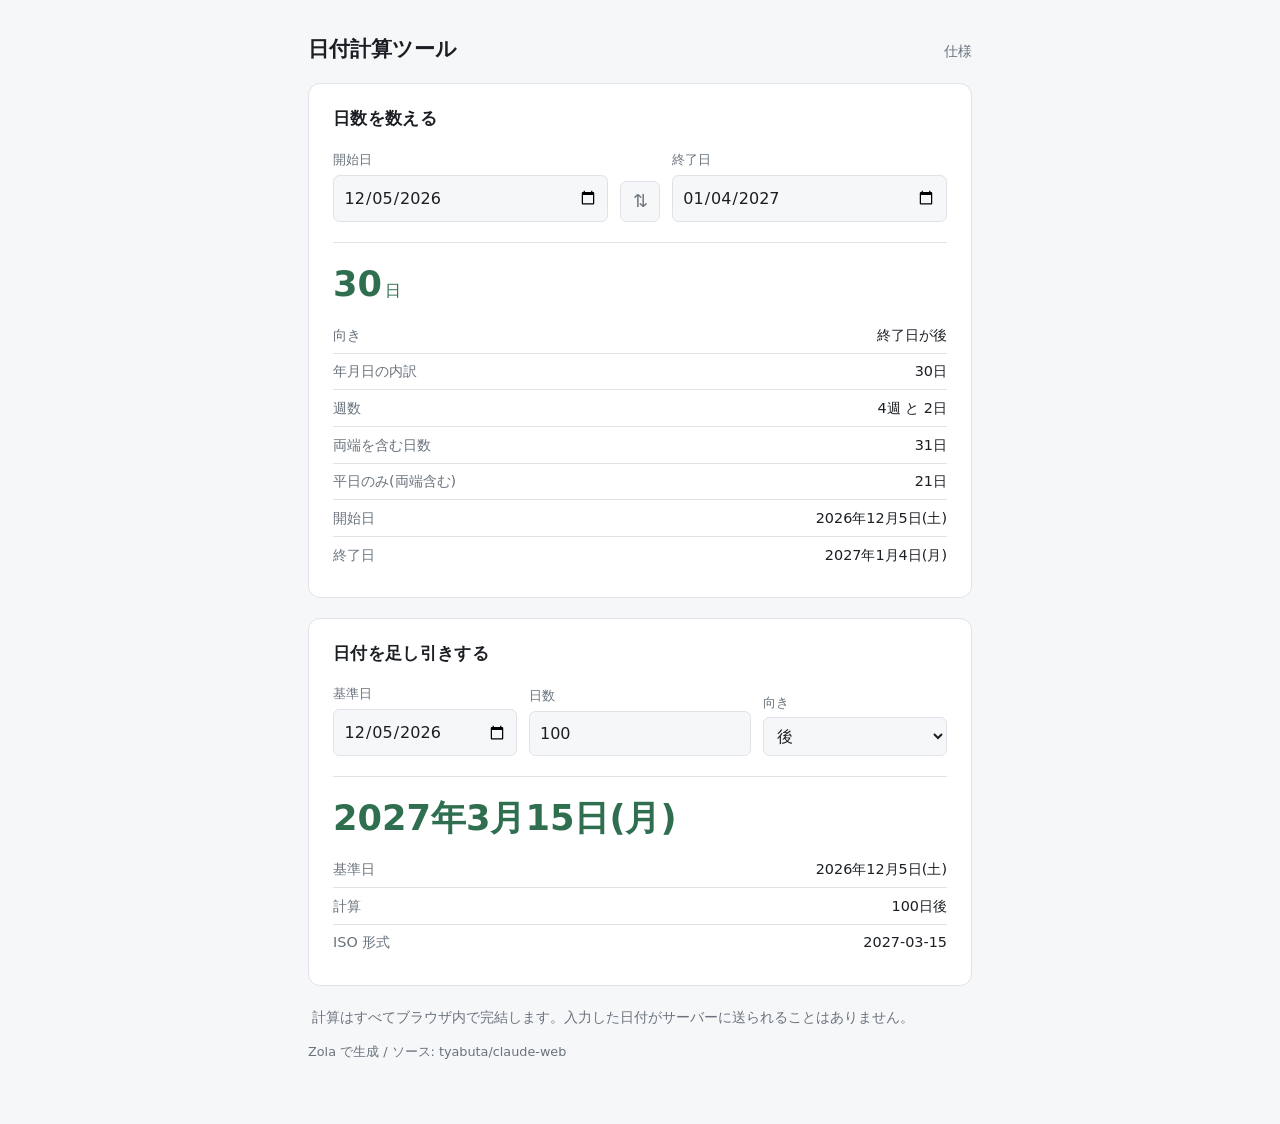
==== index.html @ ae9dbe24 "Deploy site from source f8915fb" ====
<!doctype html>
<html lang="ja">
  <head>
    <meta charset="utf-8" />
    <meta name="viewport" content="width=device-width, initial-scale=1" />
    <title>日付計算ツール</title>
    <meta name="description" content="2つの日付の差分日数と、日付の加減算をブラウザ上で計算します。" />
    <link rel="stylesheet" href="https://tyabuta.github.io/date-calc/style.css?h=6fac83dc08e374c64b4c" />
  </head>
  <body>
    <header class="site-header">
      <a class="site-title" href="https://tyabuta.github.io/date-calc/">日付計算ツール</a>
      <nav>
        <a href="https://tyabuta.github.io/date-calc/about/">仕様</a>
      </nav>
    </header>

    <main>
<section class="card">
  <h2>日数を数える</h2>
  <div class="fields">
    <label>
      開始日
      <input type="date" id="diff-from" />
    </label>
    <button type="button" class="swap" id="diff-swap" title="開始日と終了日を入れ替える">⇅</button>
    <label>
      終了日
      <input type="date" id="diff-to" />
    </label>
  </div>

  <output id="diff-result" class="result" aria-live="polite"></output>
</section>

<section class="card">
  <h2>日付を足し引きする</h2>
  <div class="fields">
    <label>
      基準日
      <input type="date" id="add-base" />
    </label>
    <label>
      日数
      <input type="number" id="add-days" value="100" step="1" />
    </label>
    <label>
      向き
      <select id="add-dir">
        <option value="1">後</option>
        <option value="-1">前</option>
      </select>
    </label>
  </div>

  <output id="add-result" class="result" aria-live="polite"></output>
</section>

<div class="note"><p>計算はすべてブラウザ内で完結します。入力した日付がサーバーに送られることはありません。</p>
</div>
</main>

    <footer class="site-footer">
      <p>Zola で生成 / ソース: tyabuta&#x2F;claude-web</p>
    </footer>

    
<script type="module" src="https://tyabuta.github.io/date-calc/app.js?h=487e5e39f8e8ca91e175"></script>

  </body>
</html>
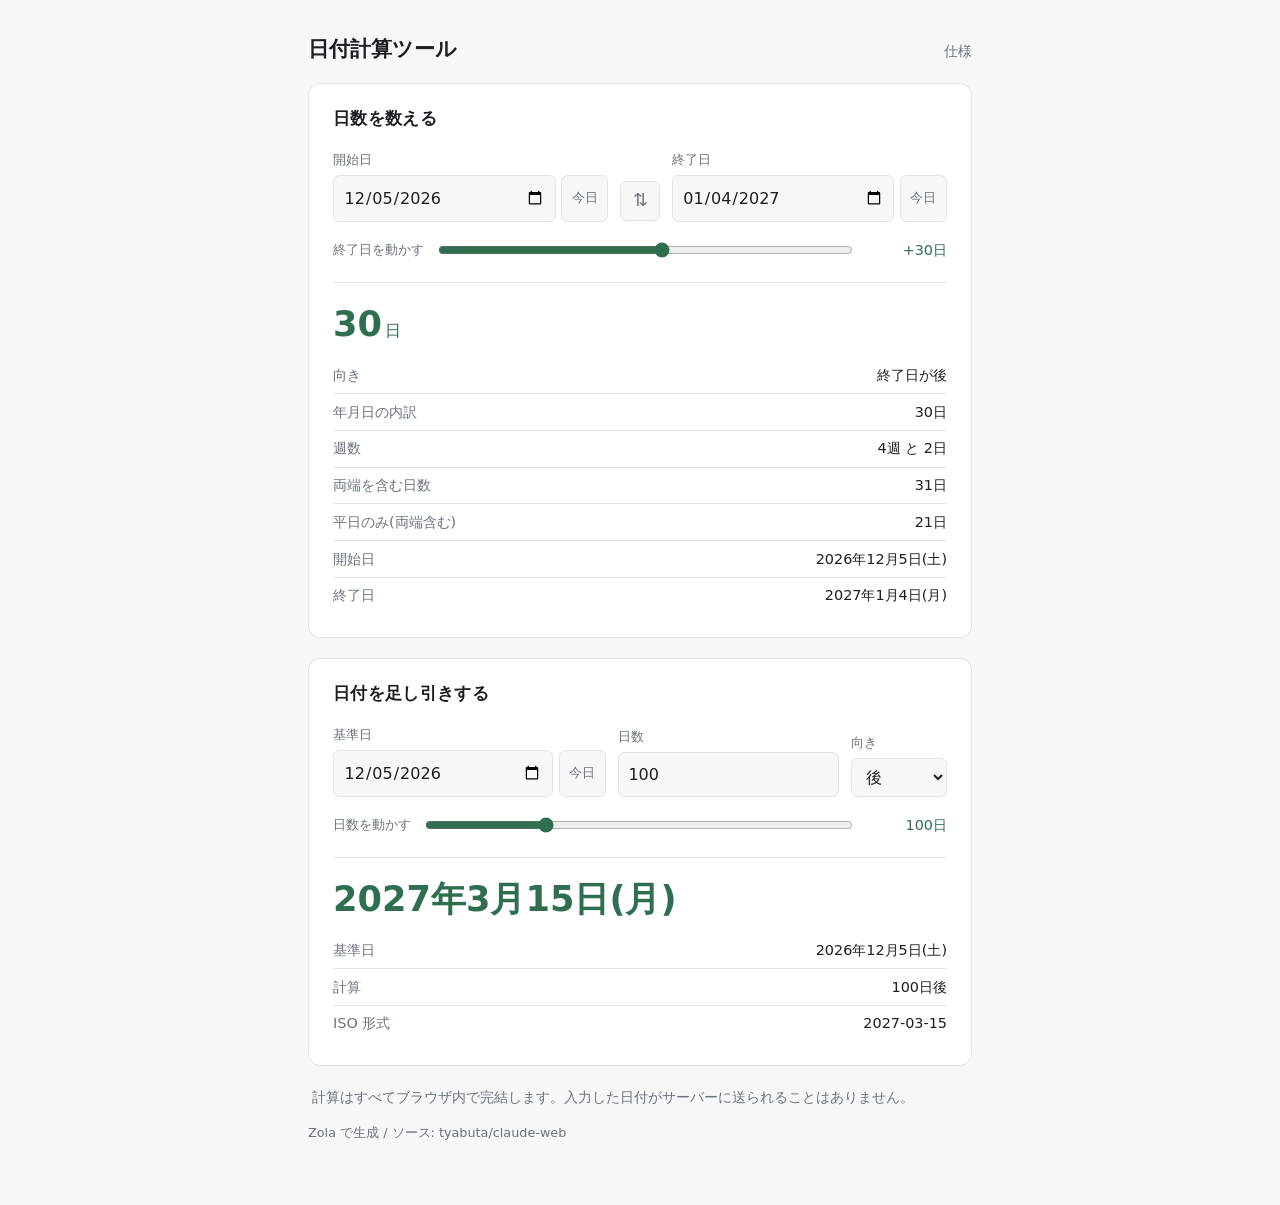
==== commit 9e325bb1: "Deploy site from source 88b0e7e" ====
--- a/index.html
+++ b/index.html
@@ -5,7 +5,7 @@
     <meta name="viewport" content="width=device-width, initial-scale=1" />
     <title>日付計算ツール</title>
     <meta name="description" content="2つの日付の差分日数と、日付の加減算をブラウザ上で計算します。" />
-    <link rel="stylesheet" href="https://tyabuta.github.io/date-calc/style.css?h=6fac83dc08e374c64b4c" />
+    <link rel="stylesheet" href="https://tyabuta.github.io/date-calc/style.css?h=b46ae50f681da9a2d922" />
   </head>
   <body>
     <header class="site-header">
@@ -19,15 +19,27 @@
 <section class="card">
   <h2>日数を数える</h2>
   <div class="fields">
-    <label>
-      開始日
-      <input type="date" id="diff-from" />
-    </label>
+    <div class="field">
+      <label for="diff-from">開始日</label>
+      <div class="input-row">
+        <input type="date" id="diff-from" />
+        <button type="button" class="today" data-target="diff-from" title="今日にする">今日</button>
+      </div>
+    </div>
     <button type="button" class="swap" id="diff-swap" title="開始日と終了日を入れ替える">⇅</button>
-    <label>
-      終了日
-      <input type="date" id="diff-to" />
-    </label>
+    <div class="field">
+      <label for="diff-to">終了日</label>
+      <div class="input-row">
+        <input type="date" id="diff-to" />
+        <button type="button" class="today" data-target="diff-to" title="今日にする">今日</button>
+      </div>
+    </div>
+  </div>
+
+  <div class="slider">
+    <label for="diff-slider">終了日を動かす</label>
+    <input type="range" id="diff-slider" step="1" />
+    <output id="diff-offset" for="diff-slider"></output>
   </div>
 
   <output id="diff-result" class="result" aria-live="polite"></output>
@@ -36,21 +48,30 @@
 <section class="card">
   <h2>日付を足し引きする</h2>
   <div class="fields">
-    <label>
-      基準日
-      <input type="date" id="add-base" />
-    </label>
-    <label>
-      日数
-      <input type="number" id="add-days" value="100" step="1" />
-    </label>
-    <label>
-      向き
+    <div class="field">
+      <label for="add-base">基準日</label>
+      <div class="input-row">
+        <input type="date" id="add-base" />
+        <button type="button" class="today" data-target="add-base" title="今日にする">今日</button>
+      </div>
+    </div>
+    <div class="field narrow">
+      <label for="add-days">日数</label>
+      <input type="number" id="add-days" value="100" step="1" min="0" />
+    </div>
+    <div class="field narrow">
+      <label for="add-dir">向き</label>
       <select id="add-dir">
         <option value="1">後</option>
         <option value="-1">前</option>
       </select>
-    </label>
+    </div>
+  </div>
+
+  <div class="slider">
+    <label for="add-slider">日数を動かす</label>
+    <input type="range" id="add-slider" min="0" step="1" />
+    <output id="add-amount" for="add-slider"></output>
   </div>
 
   <output id="add-result" class="result" aria-live="polite"></output>
@@ -65,7 +86,7 @@
     </footer>
 
     
-<script type="module" src="https://tyabuta.github.io/date-calc/app.js?h=487e5e39f8e8ca91e175"></script>
+<script type="module" src="https://tyabuta.github.io/date-calc/app.js?h=0117a66a07060ea5ee5d"></script>
 
   </body>
 </html>
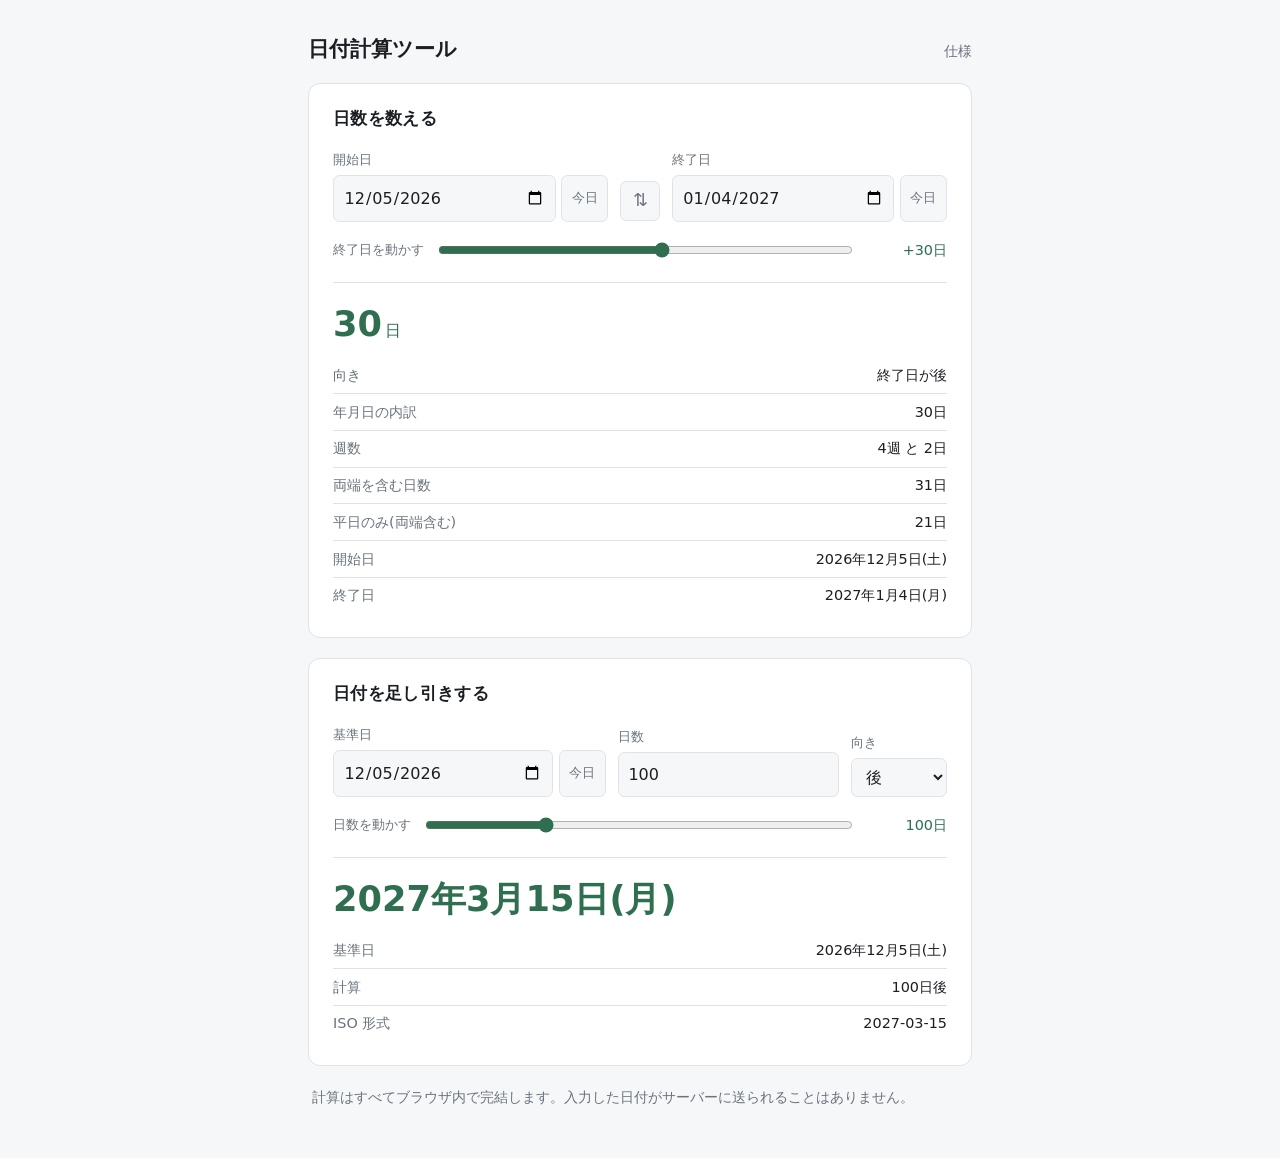
==== commit a78bcb12: "Deploy site from source 8eccbe1" ====
--- a/index.html
+++ b/index.html
@@ -5,7 +5,7 @@
     <meta name="viewport" content="width=device-width, initial-scale=1" />
     <title>日付計算ツール</title>
     <meta name="description" content="2つの日付の差分日数と、日付の加減算をブラウザ上で計算します。" />
-    <link rel="stylesheet" href="https://tyabuta.github.io/date-calc/style.css?h=b46ae50f681da9a2d922" />
+    <link rel="stylesheet" href="https://tyabuta.github.io/date-calc/style.css?h=4d6645b72f13b25f26c0" />
   </head>
   <body>
     <header class="site-header">
@@ -81,10 +81,6 @@
 </div>
 </main>
 
-    <footer class="site-footer">
-      <p>Zola で生成 / ソース: tyabuta&#x2F;claude-web</p>
-    </footer>
-
     
 <script type="module" src="https://tyabuta.github.io/date-calc/app.js?h=0117a66a07060ea5ee5d"></script>
 
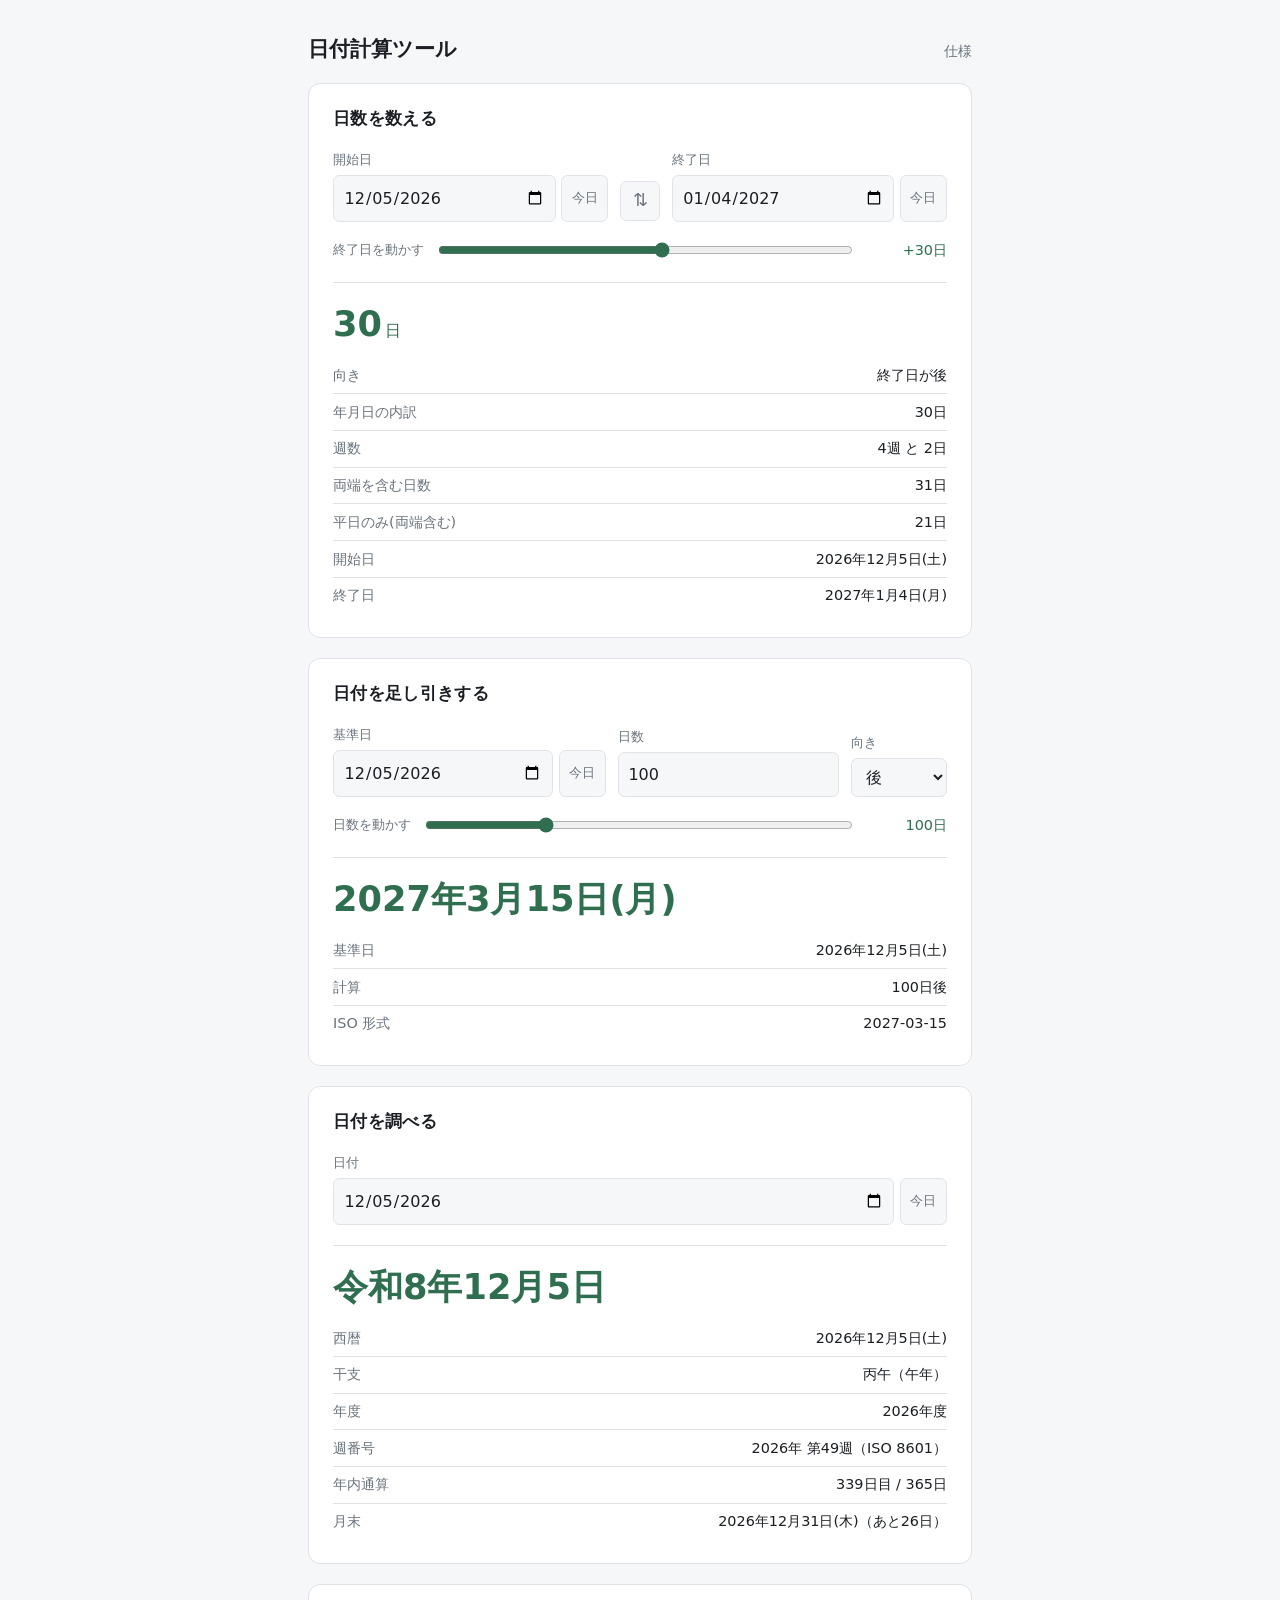
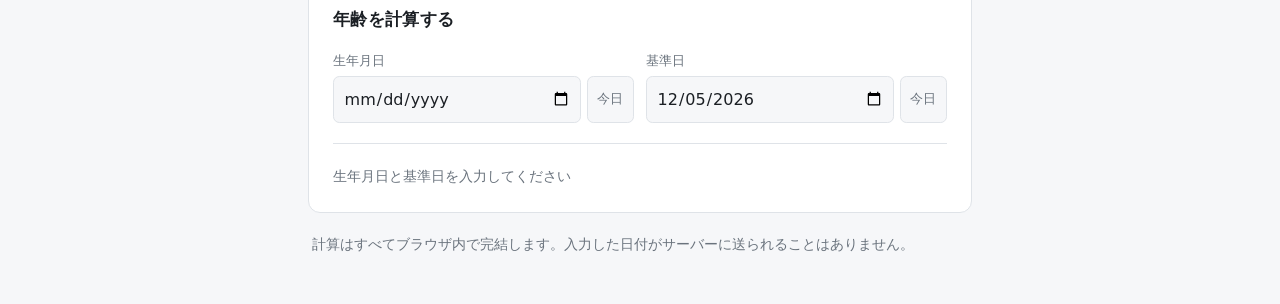
==== commit 25ed4969: "Deploy site from source 4b68fe5" ====
--- a/index.html
+++ b/index.html
@@ -5,7 +5,7 @@
     <meta name="viewport" content="width=device-width, initial-scale=1" />
     <title>日付計算ツール</title>
     <meta name="description" content="2つの日付の差分日数と、日付の加減算をブラウザ上で計算します。" />
-    <link rel="stylesheet" href="https://tyabuta.github.io/date-calc/style.css?h=4d6645b72f13b25f26c0" />
+    <link rel="stylesheet" href="https://tyabuta.github.io/date-calc/style.css?h=900a5b3d45764ddc1dcc" />
   </head>
   <body>
     <header class="site-header">
@@ -77,12 +77,49 @@
   <output id="add-result" class="result" aria-live="polite"></output>
 </section>
 
+<section class="card">
+  <h2>日付を調べる</h2>
+  <div class="fields">
+    <div class="field">
+      <label for="info-date">日付</label>
+      <div class="input-row">
+        <input type="date" id="info-date" />
+        <button type="button" class="today" data-target="info-date" title="今日にする">今日</button>
+      </div>
+    </div>
+  </div>
+
+  <output id="info-result" class="result" aria-live="polite"></output>
+</section>
+
+<section class="card">
+  <h2>年齢を計算する</h2>
+  <div class="fields">
+    <div class="field">
+      <label for="age-birth">生年月日</label>
+      <div class="input-row">
+        <input type="date" id="age-birth" />
+        <button type="button" class="today" data-target="age-birth" title="今日にする">今日</button>
+      </div>
+    </div>
+    <div class="field">
+      <label for="age-on">基準日</label>
+      <div class="input-row">
+        <input type="date" id="age-on" />
+        <button type="button" class="today" data-target="age-on" title="今日にする">今日</button>
+      </div>
+    </div>
+  </div>
+
+  <output id="age-result" class="result" aria-live="polite"></output>
+</section>
+
 <div class="note"><p>計算はすべてブラウザ内で完結します。入力した日付がサーバーに送られることはありません。</p>
 </div>
 </main>
 
     
-<script type="module" src="https://tyabuta.github.io/date-calc/app.js?h=0117a66a07060ea5ee5d"></script>
+<script type="module" src="https://tyabuta.github.io/date-calc/app.js?h=acc17451b2c8ed72064f"></script>
 
   </body>
 </html>
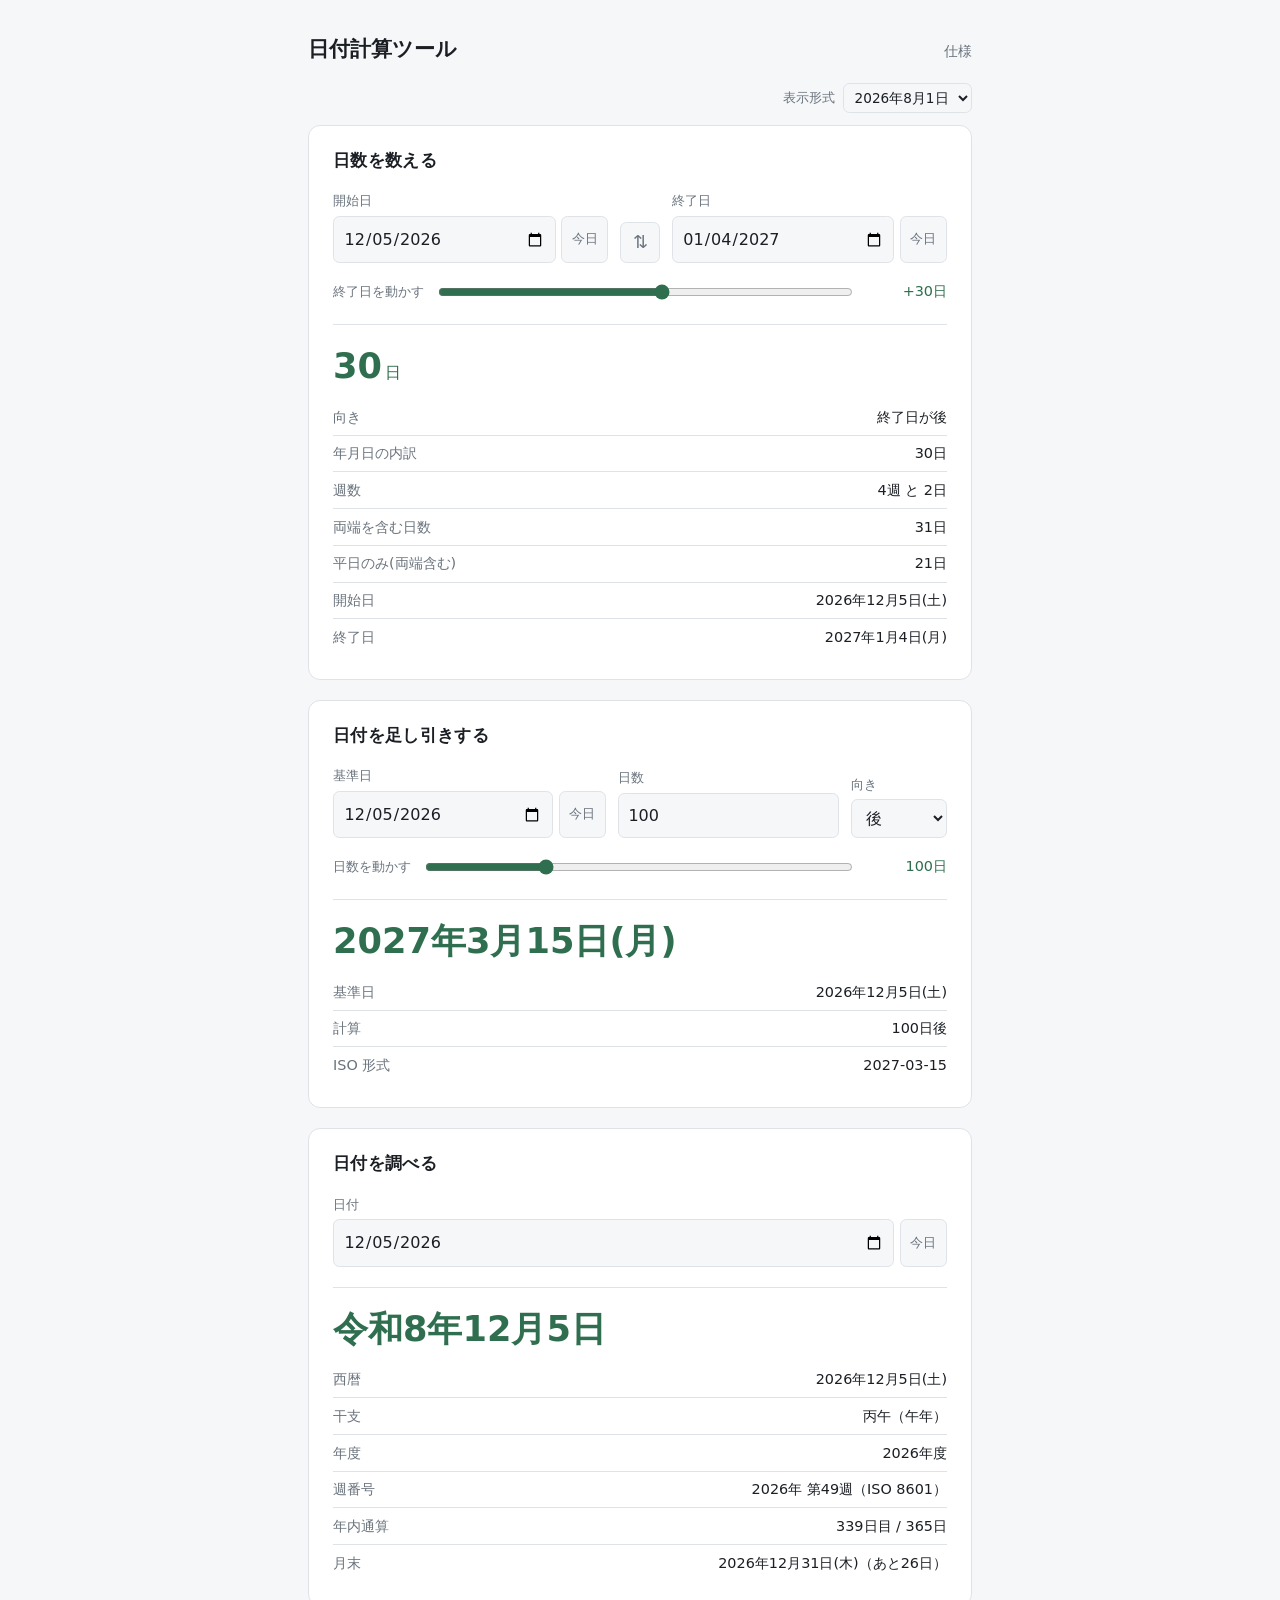
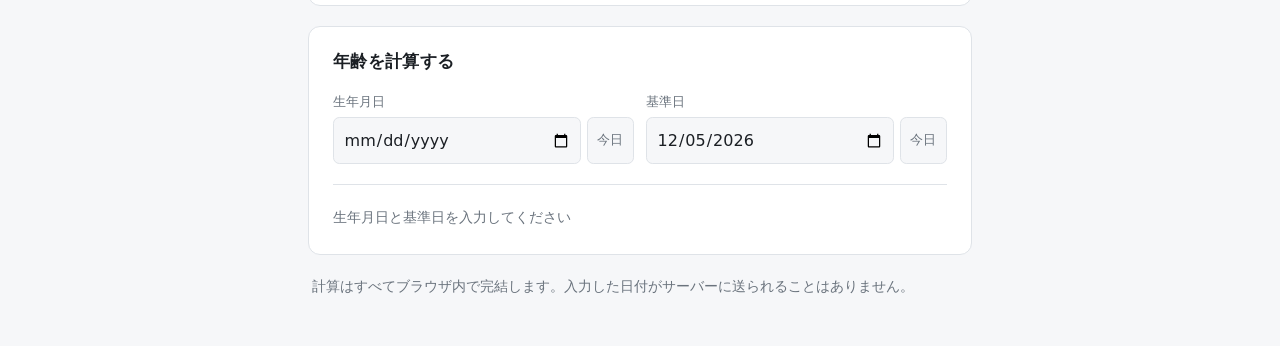
==== commit c3918db4: "Deploy site from source c48c70d" ====
--- a/index.html
+++ b/index.html
@@ -5,7 +5,7 @@
     <meta name="viewport" content="width=device-width, initial-scale=1" />
     <title>日付計算ツール</title>
     <meta name="description" content="2つの日付の差分日数と、日付の加減算をブラウザ上で計算します。" />
-    <link rel="stylesheet" href="https://tyabuta.github.io/date-calc/style.css?h=900a5b3d45764ddc1dcc" />
+    <link rel="stylesheet" href="https://tyabuta.github.io/date-calc/style.css?h=c6742239de6b1fe4ee40" />
   </head>
   <body>
     <header class="site-header">
@@ -16,6 +16,15 @@
     </header>
 
     <main>
+<div class="toolbar">
+  <label for="date-style">表示形式</label>
+  <select id="date-style">
+    <option value="ja">2026年8月1日</option>
+    <option value="slash">2026/08/01</option>
+    <option value="dash">2026-08-01</option>
+  </select>
+</div>
+
 <section class="card">
   <h2>日数を数える</h2>
   <div class="fields">
@@ -119,7 +128,7 @@
 </main>
 
     
-<script type="module" src="https://tyabuta.github.io/date-calc/app.js?h=acc17451b2c8ed72064f"></script>
+<script type="module" src="https://tyabuta.github.io/date-calc/app.js?h=f6dc73c4ee60c0c8afc9"></script>
 
   </body>
 </html>
